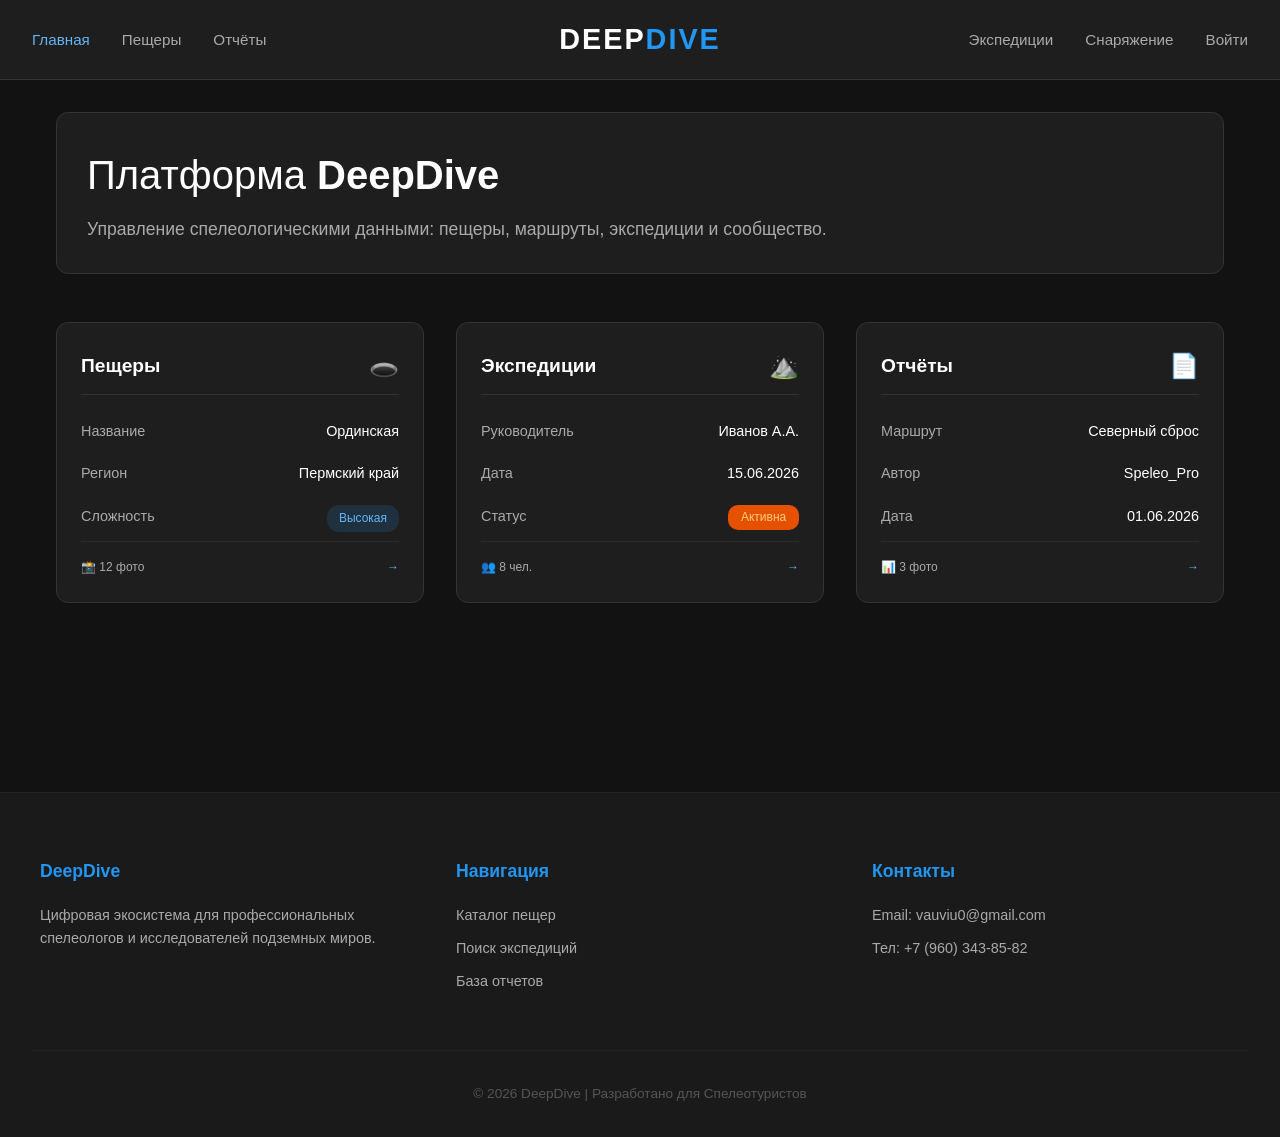
==== DeepDive/index.html @ 84e42717 "Add files via upload" ====
<!DOCTYPE html>
<html lang="ru">
<head>
    <meta charset="UTF-8">
    <meta name="viewport" content="width=device-width, initial-scale=1.0">
    <title>DeepDive | Главная</title>
    <link rel="stylesheet" href="style.css">
    <script src="script.js" defer></script>
</head>
<body>

<header>
    <div class="nav-container">
        <ul class="nav-group left">
            <li><a href="index.html" class="active">Главная</a></li>
            <li><a href="caves.html">Пещеры</a></li>
            <li><a href="reports.html">Отчёты</a></li>
        </ul>

        <div class="logo" onclick="window.location.href='index.html'">
            <span class="white">DEEP</span>DIVE
        </div>

        <ul class="nav-group right">
            <li><a href="expeditions.html">Экспедиции</a></li>
            <li><a href="equipment.html">Снаряжение</a></li>
            <li><a href="auth.html">Войти</a></li>
        </ul>
    </div>
</header>

<main class="container">
    <div style="margin-bottom: 3rem; background: #1e1e1e; padding: 30px; border-radius: 12px; border: 1px solid #333;">
        <h1 style="font-size: 2.5rem; font-weight: 300; margin-bottom: 0.5rem;">Платформа <strong>DeepDive</strong></h1>
        <p style="color: var(--text-muted); font-size: 1.1rem;">Управление спелеологическими данными: пещеры, маршруты, экспедиции и сообщество.</p>
    </div>

    <div class="grid">
        <!-- Краткая карточка Пещеры -->
        <div class="card" onclick="window.location.href='caves.html'" style="cursor: pointer;">
            <div style="display: flex; justify-content: space-between; align-items: center; margin-bottom: 1rem; border-bottom: 1px solid #333; padding-bottom: 0.5rem;">
                <span style="font-size: 1.2rem; font-weight: 600; color: #fff;">Пещеры</span>
                <span style="color: var(--blue-primary); font-size: 1.5rem;">🕳️</span>
            </div>
            <div style="margin: 0.6rem 0; display: flex; justify-content: space-between; font-size: 0.9rem;">
                <span style="color: var(--text-muted);">Название</span><span>Ординская</span>
            </div>
            <div style="margin: 0.6rem 0; display: flex; justify-content: space-between; font-size: 0.9rem;">
                <span style="color: var(--text-muted);">Регион</span><span>Пермский край</span>
            </div>
            <div style="margin: 0.6rem 0; display: flex; justify-content: space-between; font-size: 0.9rem;">
                <span style="color: var(--text-muted);">Сложность</span>
                <span style="background: rgba(33, 150, 243, 0.15); color: var(--blue-light); padding: 0.25rem 0.75rem; border-radius: 12px; font-size: 0.75rem;">Высокая</span>
            </div>
            <div style="margin-top: auto; padding-top: 1rem; border-top: 1px solid #2a2a2a; color: var(--text-muted); font-size: 0.75rem; display: flex; justify-content: space-between;">
                <span>📸 12 фото</span><span style="color: var(--blue-light);">→</span>
            </div>
        </div>

        <!-- Краткая карточка Экспедиции -->
        <div class="card" onclick="window.location.href='expeditions.html'" style="cursor: pointer;">
            <div style="display: flex; justify-content: space-between; align-items: center; margin-bottom: 1rem; border-bottom: 1px solid #333; padding-bottom: 0.5rem;">
                <span style="font-size: 1.2rem; font-weight: 600; color: #fff;">Экспедиции</span>
                <span style="color: var(--blue-primary); font-size: 1.5rem;">⛰️</span>
            </div>
            <div style="margin: 0.6rem 0; display: flex; justify-content: space-between; font-size: 0.9rem;">
                <span style="color: var(--text-muted);">Руководитель</span><span>Иванов А.А.</span>
            </div>
            <div style="margin: 0.6rem 0; display: flex; justify-content: space-between; font-size: 0.9rem;">
                <span style="color: var(--text-muted);">Дата</span><span>15.06.2026</span>
            </div>
            <div style="margin: 0.6rem 0; display: flex; justify-content: space-between; font-size: 0.9rem;">
                <span style="color: var(--text-muted);">Статус</span>
                <span style="padding: 0.2rem 0.8rem; border-radius: 10px; font-size: 0.75rem; background: #e65100; color: #ffcc80;">Активна</span>
            </div>
            <div style="margin-top: auto; padding-top: 1rem; border-top: 1px solid #2a2a2a; color: var(--text-muted); font-size: 0.75rem; display: flex; justify-content: space-between;">
                <span>👥 8 чел.</span><span style="color: var(--blue-light);">→</span>
            </div>
        </div>

        <!-- Краткая карточка Отчёты -->
        <div class="card" onclick="window.location.href='reports.html'" style="cursor: pointer;">
            <div style="display: flex; justify-content: space-between; align-items: center; margin-bottom: 1rem; border-bottom: 1px solid #333; padding-bottom: 0.5rem;">
                <span style="font-size: 1.2rem; font-weight: 600; color: #fff;">Отчёты</span>
                <span style="color: var(--blue-primary); font-size: 1.5rem;">📄</span>
            </div>
            <div style="margin: 0.6rem 0; display: flex; justify-content: space-between; font-size: 0.9rem;">
                <span style="color: var(--text-muted);">Маршрут</span><span>Северный сброс</span>
            </div>
            <div style="margin: 0.6rem 0; display: flex; justify-content: space-between; font-size: 0.9rem;">
                <span style="color: var(--text-muted);">Автор</span><span>Speleo_Pro</span>
            </div>
            <div style="margin: 0.6rem 0; display: flex; justify-content: space-between; font-size: 0.9rem;">
                <span style="color: var(--text-muted);">Дата</span><span>01.06.2026</span>
            </div>
            <div style="margin-top: auto; padding-top: 1rem; border-top: 1px solid #2a2a2a; color: var(--text-muted); font-size: 0.75rem; display: flex; justify-content: space-between;">
                <span>📊 3 фото</span><span style="color: var(--blue-light);">→</span>
            </div>
        </div>
    </div>
</main>

<footer>
    <div class="footer-content">
        <div class="footer-section">
            <h4>DeepDive</h4>
            <p>Цифровая экосистема для профессиональных спелеологов и исследователей подземных миров.</p>
        </div>
        <div class="footer-section">
            <h4>Навигация</h4>
            <ul style="list-style: none;">
                <li><a href="caves.html">Каталог пещер</a></li>
                <li><a href="expeditions.html">Поиск экспедиций</a></li>
                <li><a href="reports.html">База отчетов</a></li>
            </ul>
        </div>
        <div class="footer-section">
            <h4>Контакты</h4>
            <p>Email: vauviu0@gmail.com</p>
            <p>Тел: +7 (960) 343-85-82</p>
        </div>
    </div>
    <div class="footer-bottom">
        &copy; 2026 DeepDive | Разработано для Спелеотуристов
    </div>
</footer>

</body>
</html>
---- DeepDive/style.css ----
/* --- Системные переменные (Цвета и шрифты) --- */
:root {
    --bg-main: #121212;
    --bg-card: #1e1e1e;
    --bg-panel: #1a1a1a;
    --text-main: #ffffff;
    --text-muted: #aaaaaa;
    --blue-primary: #2196f3;
    --blue-light: #64b5f6;
    --transition: all 0.3s ease;
}

/* --- Базовые сбросы --- */
* {
    margin: 0;
    padding: 0;
    box-sizing: border-box;
}

body {
    background-color: var(--bg-main);
    color: var(--text-main);
    font-family: 'Segoe UI', Tahoma, Geneva, Verdana, sans-serif;
    line-height: 1.6;
}

.container {
    max-width: 1200px;
    margin: 2rem auto;
    padding: 0 1rem;
    min-height: calc(100vh - 300px); /* Чтобы футер не прыгал вверх */
}

/* --- Навигация 3 справа / 3 слева + Лого по центру --- */
header {
    background: var(--bg-card);
    padding: 0 2rem;
    border-bottom: 1px solid #333;
    position: sticky;
    top: 0;
    z-index: 100;
    height: 80px;
}

.nav-container {
    display: flex;
    justify-content: space-between;
    align-items: center;
    max-width: 1400px;
    margin: 0 auto;
    height: 100%;
}

.nav-group {
    display: flex;
    list-style: none;
    gap: 2rem;
    flex: 1;
}

.nav-group.left { justify-content: flex-start; }
.nav-group.right { justify-content: flex-end; }

.nav-group a {
    text-decoration: none;
    color: var(--text-muted);
    font-size: 0.95rem;
    font-weight: 500;
    transition: var(--transition);
}

.nav-group a:hover, .nav-group a.active {
    color: var(--blue-light);
}

/* Центрированный логотип */
.logo {
    font-size: 1.8rem;
    font-weight: 800;
    color: var(--blue-primary);
    letter-spacing: 2px;
    text-align: center;
    padding: 0 2rem;
    cursor: pointer;
    user-select: none;
}

.logo span.white {
    color: #ffffff; /* Белый DEEP */
}

/* --- Сетка и Карточки --- */
.grid {
    display: grid;
    grid-template-columns: repeat(auto-fit, minmax(300px, 1fr));
    gap: 2rem;
    margin-top: 1.5rem;
}

.card {
    background: var(--bg-card);
    border: 1px solid #333;
    border-radius: 12px;
    padding: 1.5rem;
    display: flex;
    flex-direction: column;
    transition: var(--transition);
}

.card:hover {
    transform: translateY(-5px);
    border-color: var(--blue-primary);
    box-shadow: 0 8px 24px rgba(33, 150, 243, 0.1);
}

/* Изображения пещер в карточках */
.card-image {
    width: 100%;
    height: 200px;
    border-radius: 8px;
    margin-bottom: 1.2rem;
    object-fit: cover;
    border: 1px solid #333;
}

/* --- Кнопки --- */
.btn {
    background: var(--blue-primary);
    color: #fff;
    border: none;
    padding: 0.5rem 1.2rem;
    border-radius: 6px;
    cursor: pointer;
    font-weight: 600;
    transition: var(--transition);
}

.btn:hover {
    background: var(--blue-light);
}

/* --- Таблицы (для Снаряжения) --- */
table {
    width: 100%;
    border-collapse: collapse;
    margin-top: 1rem;
    text-align: left;
}

th, td {
    padding: 1rem;
    border-bottom: 1px solid #333;
}

th {
    color: var(--blue-primary);
    font-weight: 600;
}

/* --- Формы (для Авторизации) --- */
input, select {
    width: 100%;
    padding: 0.8rem;
    background: #252525;
    border: 1px solid #444;
    border-radius: 6px;
    color: #fff;
    font-size: 0.95rem;
    transition: var(--transition);
}

input:focus, select:focus {
    outline: none;
    border-color: var(--blue-primary);
}

/* --- Подвал сайта (Футер) --- */
footer {
    background: var(--bg-panel);
    padding: 4rem 2rem 2rem;
    border-top: 1px solid #222;
    margin-top: 5rem;
}

.footer-content {
    max-width: 1200px;
    margin: 0 auto;
    display: grid;
    grid-template-columns: repeat(auto-fit, minmax(250px, 1fr));
    gap: 3rem;
}

.footer-section h4 {
    color: var(--blue-primary);
    margin-bottom: 1.2rem;
    font-size: 1.1rem;
}

.footer-section p, .footer-section li, .footer-section a {
    font-size: 0.9rem;
    color: var(--text-muted);
    margin-bottom: 0.6rem;
    text-decoration: none;
}

.footer-section a:hover {
    color: var(--blue-light);
}

.footer-bottom {
    text-align: center;
    margin-top: 3rem;
    padding-top: 2rem;
    border-top: 1px solid #222;
    font-size: 0.85rem;
    color: #555;
}
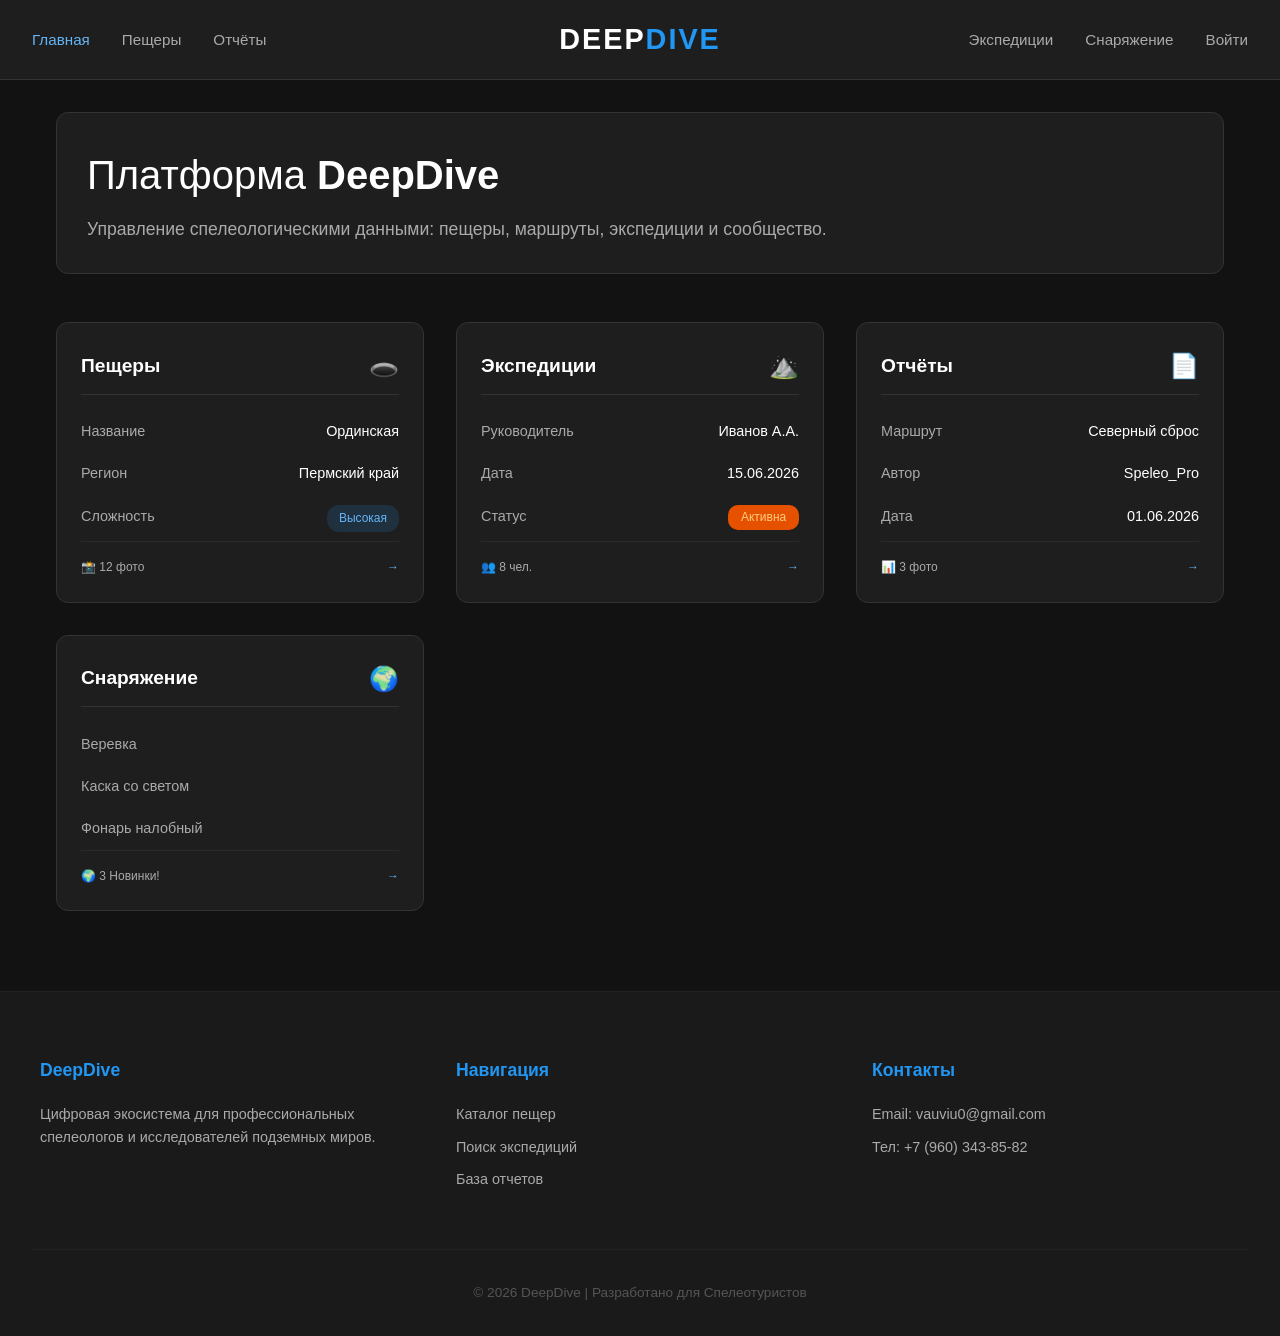
==== commit bf751f08: "Add files via upload" ====
--- a/DeepDive/index.html
+++ b/DeepDive/index.html
@@ -97,6 +97,25 @@
                 <span>📊 3 фото</span><span style="color: var(--blue-light);">→</span>
             </div>
         </div>
+        <!-- Краткая карточка Снаряжения -->
+        <div class="card" onclick="window.location.href='equipment.html'" style="cursor: pointer;">
+            <div style="display: flex; justify-content: space-between; align-items: center; margin-bottom: 1rem; border-bottom: 1px solid #333; padding-bottom: 0.5rem;">
+                <span style="font-size: 1.2rem; font-weight: 600; color: #fff;">Снаряжение</span>
+                <span style="color: var(--blue-primary); font-size: 1.5rem;">🌍</span>
+            </div>
+            <div style="margin: 0.6rem 0; display: flex; justify-content: space-between; font-size: 0.9rem;">
+                <span style="color: var(--text-muted);">Веревка</span>
+            </div>
+            <div style="margin: 0.6rem 0; display: flex; justify-content: space-between; font-size: 0.9rem;">
+                <span style="color: var(--text-muted);">Каска со светом</span>
+            </div>
+            <div style="margin: 0.6rem 0; display: flex; justify-content: space-between; font-size: 0.9rem;">
+                <span style="color: var(--text-muted);">Фонарь налобный</span>
+            </div>
+            <div style="margin-top: auto; padding-top: 1rem; border-top: 1px solid #2a2a2a; color: var(--text-muted); font-size: 0.75rem; display: flex; justify-content: space-between;">
+                <span>🌍 3 Новинки!</span><span style="color: var(--blue-light);">→</span>
+            </div>
+        </div>
     </div>
 </main>
 
